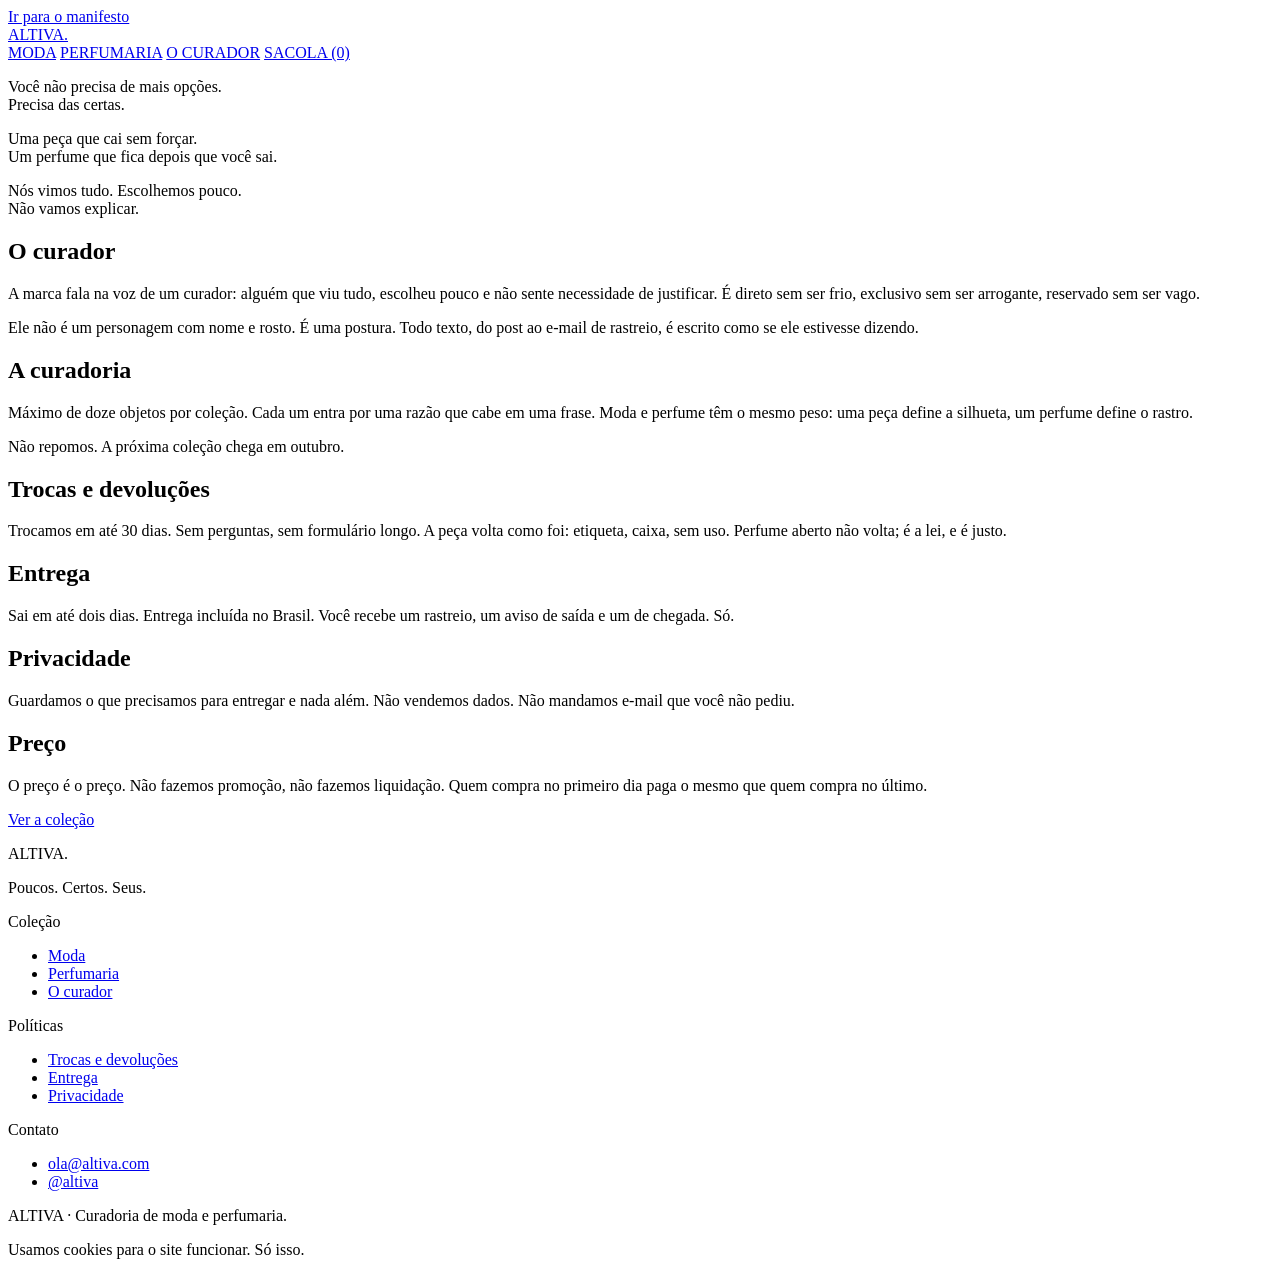
==== curador.html @ 0940382e "Add files via upload" ====
<!DOCTYPE html>
<html lang="pt-BR">
<head>
<meta charset="utf-8">
<meta name="viewport" content="width=device-width, initial-scale=1">
<title>O curador · ALTIVA.</title>
<meta name="description" content="A marca fala na voz de um curador: alguém que viu tudo, escolheu pouco e não sente necessidade de justificar.">
<meta name="theme-color" content="#0B0B0C">
<link rel="icon" href="assets/favicon.svg" type="image/svg+xml">
<link rel="preconnect" href="https://fonts.googleapis.com">
<link rel="preconnect" href="https://fonts.gstatic.com" crossorigin>
<link rel="stylesheet" href="assets/css/altiva.css">
</head>
<body class="noir">

<a class="pular" href="#manifesto">Ir para o manifesto</a>

<header class="cabecalho faixa">
  <div class="limite cabecalho__interno">
    <a class="marca" href="index.html">ALTIVA.</a>
    <nav class="nav" aria-label="Principal">
      <a class="nav__item" href="index.html#colecao">MODA</a>
      <a class="nav__item" href="index.html#colecao">PERFUMARIA</a>
      <a class="nav__item" href="curador.html" aria-current="page">O CURADOR</a>
      <a class="nav__item nav__sacola" href="index.html#colecao">SACOLA (0)</a>
    </nav>
  </div>
</header>

<main class="faixa">
  <div class="limite">

    <section class="manifesto" id="manifesto" aria-label="Manifesto">
      <p class="manifesto__verso">Você não precisa de mais opções.<br>Precisa das certas.</p>
      <p class="manifesto__verso">Uma peça que cai sem forçar.<br>Um perfume que fica depois que você sai.</p>
      <p class="manifesto__verso">Nós vimos tudo. Escolhemos pouco.<br>Não vamos explicar.</p>
    </section>

    <section class="duas" aria-labelledby="titulo-curador">
      <div>
        <h1 class="t2" id="titulo-curador">O curador</h1>
        <p class="corpo mt-3">
          A marca fala na voz de um curador: alguém que viu tudo, escolheu pouco e não sente
          necessidade de justificar. É direto sem ser frio, exclusivo sem ser arrogante,
          reservado sem ser vago.
        </p>
        <p class="corpo mt-3">
          Ele não é um personagem com nome e rosto. É uma postura. Todo texto, do post ao
          e-mail de rastreio, é escrito como se ele estivesse dizendo.
        </p>
      </div>
      <div>
        <h2 class="t2">A curadoria</h2>
        <p class="corpo mt-3">
          Máximo de doze objetos por coleção. Cada um entra por uma razão que cabe em uma frase.
          Moda e perfume têm o mesmo peso: uma peça define a silhueta, um perfume define o rastro.
        </p>
        <p class="corpo mt-3">
          Não repomos. A próxima coleção chega em outubro.
        </p>
      </div>
    </section>

    <section class="secao duas" id="politicas" aria-label="Políticas">
      <div>
        <h2 class="rotulo">Trocas e devoluções</h2>
        <p class="corpo mt-2">
          Trocamos em até 30 dias. Sem perguntas, sem formulário longo. A peça volta como foi:
          etiqueta, caixa, sem uso. Perfume aberto não volta; é a lei, e é justo.
        </p>

        <h2 class="rotulo mt-5">Entrega</h2>
        <p class="corpo mt-2">
          Sai em até dois dias. Entrega incluída no Brasil. Você recebe um rastreio, um aviso
          de saída e um de chegada. Só.
        </p>
      </div>
      <div>
        <h2 class="rotulo">Privacidade</h2>
        <p class="corpo mt-2">
          Guardamos o que precisamos para entregar e nada além. Não vendemos dados. Não mandamos
          e-mail que você não pediu.
        </p>

        <h2 class="rotulo mt-5">Preço</h2>
        <p class="corpo mt-2">
          O preço é o preço. Não fazemos promoção, não fazemos liquidação. Quem compra no
          primeiro dia paga o mesmo que quem compra no último.
        </p>
      </div>
    </section>

    <p class="mt-6"><a class="btn btn--secundario" href="index.html#colecao">Ver a coleção</a></p>

  </div>
</main>

<footer class="rodape faixa">
  <div class="limite">
    <div class="rodape__interno">

      <div>
        <p class="marca rodape__assinatura">ALTIVA.</p>
        <p class="rodape__slogan">Poucos. Certos. Seus.</p>
      </div>

      <div class="rodape__listas">
        <div>
          <p class="rotulo rodape__titulo">Coleção</p>
          <ul class="rodape__lista">
            <li><a class="rodape__link" href="index.html#colecao">Moda</a></li>
            <li><a class="rodape__link" href="index.html#colecao">Perfumaria</a></li>
            <li><a class="rodape__link" href="curador.html">O curador</a></li>
          </ul>
        </div>
        <div>
          <p class="rotulo rodape__titulo">Políticas</p>
          <ul class="rodape__lista">
            <li><a class="rodape__link" href="#politicas">Trocas e devoluções</a></li>
            <li><a class="rodape__link" href="#politicas">Entrega</a></li>
            <li><a class="rodape__link" href="#politicas">Privacidade</a></li>
          </ul>
        </div>
        <div>
          <p class="rotulo rodape__titulo">Contato</p>
          <ul class="rodape__lista">
            <li><a class="rodape__link" href="mailto:ola@altiva.com">ola@altiva.com</a></li>
            <li><a class="rodape__link" href="https://instagram.com/altiva" rel="noreferrer">@altiva</a></li>
          </ul>
        </div>
      </div>

    </div>

    <div class="rodape__legal">
      <p class="apoio">ALTIVA · Curadoria de moda e perfumaria.</p>
      <p class="apoio">Usamos cookies para o site funcionar. Só isso.</p>
    </div>
  </div>
</footer>

</body>
</html>
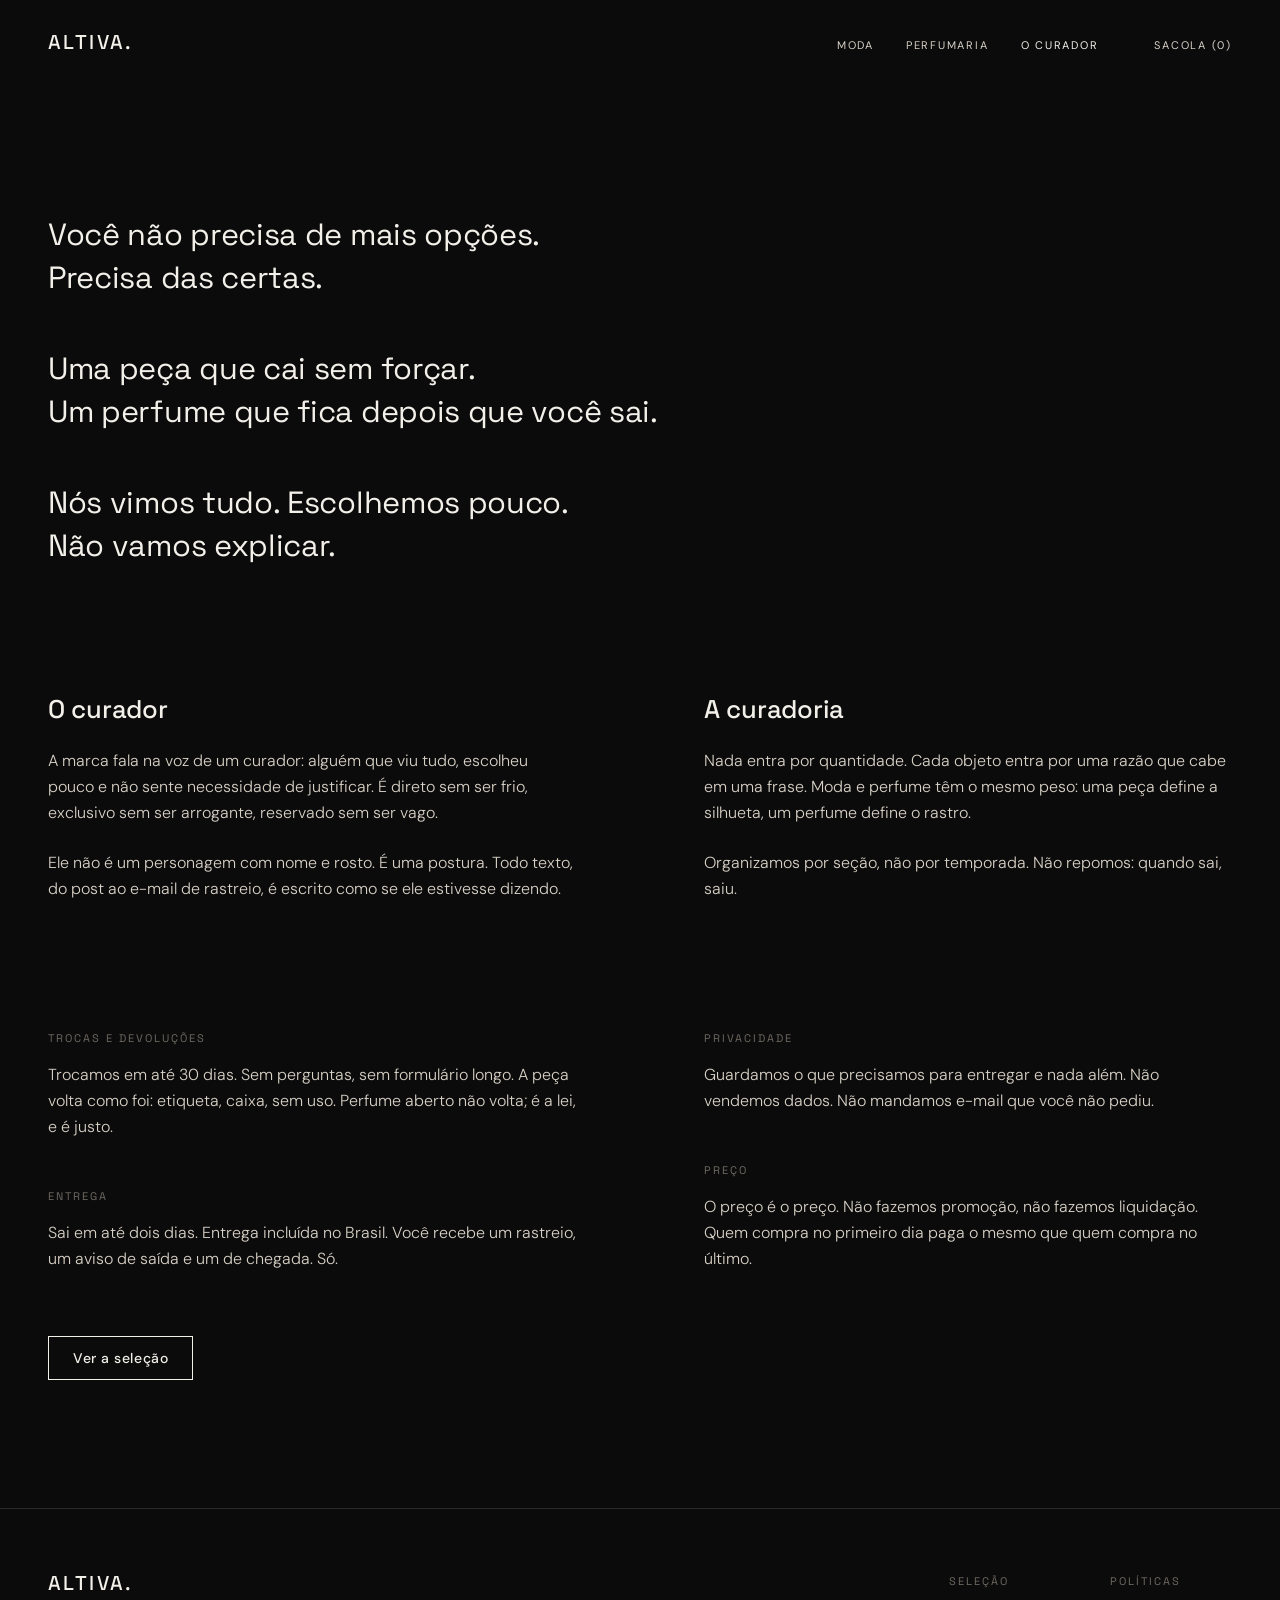
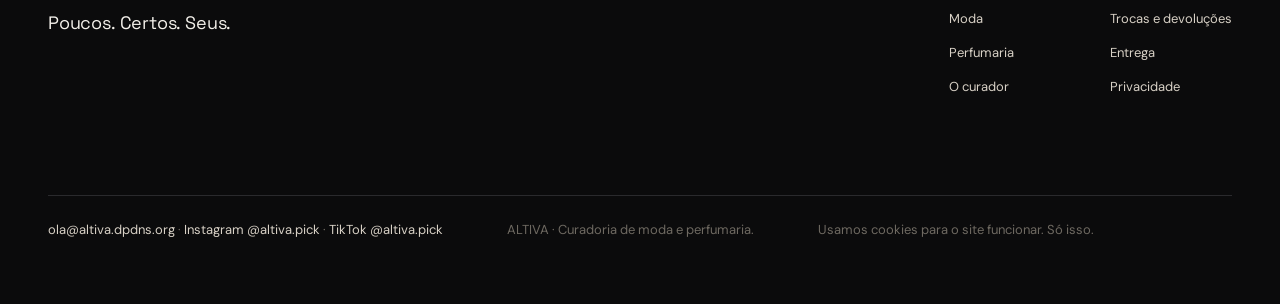
==== commit ebc14543: "Seções em vez de coleção; contato em linha no rodapé" ====
--- a/curador.html
+++ b/curador.html
@@ -19,10 +19,10 @@
   <div class="limite cabecalho__interno">
     <a class="marca" href="index.html">ALTIVA.</a>
     <nav class="nav" aria-label="Principal">
-      <a class="nav__item" href="index.html#colecao">MODA</a>
-      <a class="nav__item" href="index.html#colecao">PERFUMARIA</a>
+      <a class="nav__item" href="index.html#moda">MODA</a>
+      <a class="nav__item" href="index.html#perfumaria">PERFUMARIA</a>
       <a class="nav__item" href="curador.html" aria-current="page">O CURADOR</a>
-      <a class="nav__item nav__sacola" href="index.html#colecao">SACOLA (0)</a>
+      <a class="nav__item nav__sacola" href="index.html#selecao">SACOLA (0)</a>
     </nav>
   </div>
 </header>
@@ -52,11 +52,11 @@
       <div>
         <h2 class="t2">A curadoria</h2>
         <p class="corpo mt-3">
-          Máximo de doze objetos por coleção. Cada um entra por uma razão que cabe em uma frase.
+          Nada entra por quantidade. Cada objeto entra por uma razão que cabe em uma frase.
           Moda e perfume têm o mesmo peso: uma peça define a silhueta, um perfume define o rastro.
         </p>
         <p class="corpo mt-3">
-          Não repomos. A próxima coleção chega em outubro.
+          Organizamos por seção, não por temporada. Não repomos: quando sai, saiu.
         </p>
       </div>
     </section>
@@ -90,7 +90,7 @@
       </div>
     </section>
 
-    <p class="mt-6"><a class="btn btn--secundario" href="index.html#colecao">Ver a coleção</a></p>
+    <p class="mt-6"><a class="btn btn--secundario" href="index.html#selecao">Ver a seleção</a></p>
 
   </div>
 </main>
@@ -106,10 +106,10 @@
 
       <div class="rodape__listas">
         <div>
-          <p class="rotulo rodape__titulo">Coleção</p>
+          <p class="rotulo rodape__titulo">Seleção</p>
           <ul class="rodape__lista">
-            <li><a class="rodape__link" href="index.html#colecao">Moda</a></li>
-            <li><a class="rodape__link" href="index.html#colecao">Perfumaria</a></li>
+            <li><a class="rodape__link" href="index.html#moda">Moda</a></li>
+            <li><a class="rodape__link" href="index.html#perfumaria">Perfumaria</a></li>
             <li><a class="rodape__link" href="curador.html">O curador</a></li>
           </ul>
         </div>
@@ -121,18 +121,18 @@
             <li><a class="rodape__link" href="#politicas">Privacidade</a></li>
           </ul>
         </div>
-        <div>
-          <p class="rotulo rodape__titulo">Contato</p>
-          <ul class="rodape__lista">
-            <li><a class="rodape__link" href="mailto:ola@altiva.com">ola@altiva.com</a></li>
-            <li><a class="rodape__link" href="https://instagram.com/altiva" rel="noreferrer">@altiva</a></li>
-          </ul>
-        </div>
       </div>
 
     </div>
 
     <div class="rodape__legal">
+      <p class="apoio rodape__contato">
+        <a class="rodape__link" href="mailto:ola@altiva.dpdns.org">ola@altiva.dpdns.org</a>
+        <span class="rodape__sep" aria-hidden="true">·</span>
+        <a class="rodape__link" href="https://instagram.com/altiva.pick" rel="noreferrer">Instagram @altiva.pick</a>
+        <span class="rodape__sep" aria-hidden="true">·</span>
+        <a class="rodape__link" href="https://www.tiktok.com/@altiva.pick" rel="noreferrer">TikTok @altiva.pick</a>
+      </p>
       <p class="apoio">ALTIVA · Curadoria de moda e perfumaria.</p>
       <p class="apoio">Usamos cookies para o site funcionar. Só isso.</p>
     </div>
--- a/assets/css/altiva.css
+++ b/assets/css/altiva.css
@@ -0,0 +1,611 @@
+/* ================================================================
+   ALTIVA. — Sistema de interface
+   Baseado no Manual da Marca ALTIVA, versao 1.0, setembro 2026.
+   Sete cores. Duas fontes. Espaco vazio, linha de 1 px e o ponto.
+   ================================================================ */
+
+@import url('https://fonts.googleapis.com/css2?family=DM+Sans:opsz,wght@9..40,300;9..40,400;9..40,500&family=Space+Grotesk:wght@400;500&display=swap');
+
+/* ---------------------------------------------------------------
+   01 · Tokens
+   --------------------------------------------------------------- */
+:root{
+  /* Paleta. Nenhuma outra cor entra neste arquivo. */
+  --noir:#0B0B0C;
+  --bone:#F3F0EA;
+  --blanc:#FFFFFF;
+  --graphite:#2A2A2D;
+  --stone:#6E6961;
+  --sand:#D8D1C6;
+  --ambar:#A67052;
+
+  /* Tipografia */
+  --grotesk:"Space Grotesk","Helvetica Neue",Helvetica,Arial,sans-serif;
+  --sans:"DM Sans","Helvetica Neue",Helvetica,Arial,sans-serif;
+
+  /* Escala de espaco, base 8 */
+  --e1:8px; --e2:16px; --e3:24px; --e4:32px;
+  --e5:48px; --e6:64px; --e7:96px; --e8:128px;
+
+  /* Grid */
+  --margem:48px;
+  --calha:24px;
+  --secao:128px;
+  --limite:1440px;
+
+  /* Movimento: 300 ms, ease-out, deslocamento de 8 px. Nada mais. */
+  --transicao:300ms cubic-bezier(.22,.61,.36,1);
+
+  /* Papeis de superficie (modo unico: Bone) */
+  --fundo:var(--bone);
+  --texto:var(--graphite);
+  --titulo:var(--noir);
+  --apoio:var(--stone);
+  --linha:var(--sand);
+}
+
+@media (max-width:900px){
+  :root{ --margem:20px; --calha:16px; --secao:80px; }
+}
+
+/* Superficie de campanha. Usada em pecas institucionais, nunca alternada
+   automaticamente pelo sistema do usuario. */
+.noir{
+  --fundo:var(--noir);
+  --texto:var(--sand);
+  --titulo:var(--bone);
+  --apoio:var(--stone);
+  --linha:var(--graphite);
+}
+
+/* ---------------------------------------------------------------
+   02 · Base
+   --------------------------------------------------------------- */
+*,*::before,*::after{ box-sizing:border-box; }
+
+html{ -webkit-text-size-adjust:100%; scroll-behavior:smooth; }
+
+body{
+  margin:0;
+  background:var(--fundo);
+  color:var(--texto);
+  font-family:var(--sans);
+  font-weight:300;
+  font-size:16px;
+  line-height:26px;
+  -webkit-font-smoothing:antialiased;
+  -moz-osx-font-smoothing:grayscale;
+  font-variant-ligatures:none;
+}
+
+@media (max-width:900px){
+  body{ font-size:15px; line-height:24px; }
+}
+
+a{ color:inherit; }
+button{ font:inherit; color:inherit; }
+h1,h2,h3,p,figure,ul{ margin:0; padding:0; }
+ul{ list-style:none; }
+
+::selection{ background:var(--noir); color:var(--bone); }
+.noir ::selection{ background:var(--bone); color:var(--noir); }
+
+:focus-visible{ outline:1px solid var(--titulo); outline-offset:4px; }
+
+@media (prefers-reduced-motion:reduce){
+  html{ scroll-behavior:auto; }
+  *{ transition-duration:1ms !important; animation-duration:1ms !important; }
+}
+
+/* ---------------------------------------------------------------
+   03 · Estrutura
+   --------------------------------------------------------------- */
+.faixa{ padding-left:var(--margem); padding-right:var(--margem); }
+.limite{ max-width:var(--limite); margin-left:auto; margin-right:auto; }
+.secao{ padding-top:var(--secao); }
+.pular{
+  position:absolute; left:-9999px; top:0;
+  background:var(--noir); color:var(--bone);
+  padding:12px 16px; z-index:10;
+}
+.pular:focus{ left:var(--margem); top:var(--e2); }
+
+/* ---------------------------------------------------------------
+   04 · Tipografia
+   Uma so familia por bloco. Titulo em Grotesk, tudo abaixo em DM Sans.
+   --------------------------------------------------------------- */
+.display{
+  font-family:var(--grotesk);
+  font-weight:500;
+  font-size:clamp(48px,6.4vw,96px);
+  line-height:.92;
+  letter-spacing:-.02em;
+  color:var(--titulo);
+}
+
+.t1{
+  font-family:var(--grotesk);
+  font-weight:500;
+  font-size:clamp(32px,3.4vw,48px);
+  line-height:1.08;
+  letter-spacing:-.01em;
+  color:var(--titulo);
+}
+
+.t1--versal{
+  font-size:clamp(24px,2.7vw,40px);
+  letter-spacing:.02em;
+  line-height:1.2;
+}
+
+.t2{
+  font-family:var(--grotesk);
+  font-weight:500;
+  font-size:clamp(24px,2vw,28px);
+  line-height:1.14;
+  letter-spacing:-.01em;
+  color:var(--titulo);
+}
+
+.rotulo{
+  font-family:var(--grotesk);
+  font-weight:400;
+  font-size:11px;
+  line-height:16px;
+  letter-spacing:.18em;
+  text-transform:uppercase;
+  color:var(--apoio);
+}
+
+/* Ambar reservado a escassez real. Nunca em area grande, nunca em botao. */
+.rotulo--escassez{ color:var(--ambar); font-size:12px; }
+
+.corpo{
+  font-family:var(--sans);
+  font-weight:300;
+  max-width:64ch;
+}
+
+.apoio{
+  font-family:var(--sans);
+  font-weight:400;
+  font-size:13px;
+  line-height:20px;
+  color:var(--apoio);
+  max-width:64ch;
+}
+
+.preco{
+  font-family:var(--sans);
+  font-weight:500;
+  font-size:14px;
+  line-height:20px;
+  letter-spacing:.01em;
+  color:var(--titulo);
+  font-variant-numeric:tabular-nums;
+  font-feature-settings:"tnum" 1;
+}
+
+.italico{ font-style:italic; }
+
+/* ---------------------------------------------------------------
+   05 · Logotipo
+   Space Grotesk Medium, caixa-alta, tracking +12%, um ponto final.
+   Ponto em Noir ou Bone no uso corrente. Uma ocorrencia por superficie.
+   --------------------------------------------------------------- */
+.marca{
+  font-family:var(--grotesk);
+  font-weight:500;
+  font-size:20px;
+  line-height:1;
+  letter-spacing:.12em;
+  text-transform:uppercase;
+  color:var(--titulo);
+  text-decoration:none;
+  white-space:nowrap;
+  transition:color var(--transicao);
+}
+.marca:hover{ color:var(--graphite); }
+.noir .marca:hover{ color:var(--sand); }
+.marca--grande{ font-size:clamp(28px,3vw,40px); }
+
+/* ---------------------------------------------------------------
+   06 · Botoes
+   Retangular, raio zero, 44 px. Sem icone dentro do botao.
+   Nunca dois primarios na mesma tela.
+   --------------------------------------------------------------- */
+.btn{
+  display:inline-flex;
+  align-items:center;
+  justify-content:center;
+  height:44px;
+  padding:0 var(--e3);
+  border:1px solid transparent;
+  border-radius:0;
+  font-family:var(--sans);
+  font-weight:500;
+  font-size:14px;
+  line-height:20px;
+  letter-spacing:.04em;
+  text-decoration:none;
+  cursor:pointer;
+  transition:background-color var(--transicao), color var(--transicao), border-color var(--transicao);
+}
+
+.btn--primario{ background:var(--noir); color:var(--bone); }
+.btn--primario:hover{ background:var(--graphite); }
+.noir .btn--primario{ background:var(--bone); color:var(--noir); }
+.noir .btn--primario:hover{ background:var(--sand); }
+
+.btn--secundario{ background:transparent; color:var(--titulo); border-color:var(--titulo); }
+.btn--secundario:hover{ color:var(--graphite); border-color:var(--graphite); }
+
+.btn--largo{ width:100%; }
+
+/* Terciario: texto sublinhado, 1 px, cor do texto. */
+.link{
+  font-family:var(--sans);
+  font-weight:400;
+  font-size:14px;
+  line-height:20px;
+  color:var(--titulo);
+  text-decoration:underline;
+  text-decoration-thickness:1px;
+  text-underline-offset:4px;
+  transition:color var(--transicao);
+}
+.link:hover{ color:var(--graphite); }
+.noir .link:hover{ color:var(--sand); }
+
+/* ---------------------------------------------------------------
+   07 · Cabecalho
+   Transparente sobre o fundo da pagina. Sem borda, sem fundo.
+   --------------------------------------------------------------- */
+.cabecalho{
+  background:transparent;
+  border:0;
+  padding-top:var(--e4);
+  padding-bottom:var(--e4);
+}
+.cabecalho__interno{
+  display:flex;
+  align-items:baseline;
+  justify-content:space-between;
+  gap:var(--e4);
+}
+.nav{
+  display:flex;
+  align-items:baseline;
+  gap:var(--e4);
+}
+.nav__item{
+  font-family:var(--sans);
+  font-weight:400;
+  font-size:11px;
+  line-height:16px;
+  letter-spacing:.16em;
+  text-transform:uppercase;
+  color:var(--texto);
+  text-decoration:none;
+  transition:color var(--transicao);
+}
+.nav__item:hover,.nav__item[aria-current="page"]{ color:var(--titulo); }
+.nav__sacola{ margin-left:var(--e3); }
+
+@media (max-width:760px){
+  .cabecalho__interno{ flex-direction:column; align-items:flex-start; gap:var(--e3); }
+  .nav{ flex-wrap:wrap; gap:var(--e3); }
+  .nav__sacola{ margin-left:0; }
+}
+
+/* ---------------------------------------------------------------
+   08 · Hero
+   Metade texto, metade objeto. Um botao. Sem carrossel.
+   --------------------------------------------------------------- */
+.hero{
+  display:grid;
+  grid-template-columns:minmax(0,1fr) minmax(0,1fr);
+  align-items:stretch;
+  min-height:min(76vh,720px);
+}
+.hero__texto{
+  display:flex;
+  flex-direction:column;
+  justify-content:flex-end;
+  padding:var(--e7) var(--e6) var(--e7) var(--margem);
+}
+.hero__rotulo{ margin-bottom:var(--e3); }
+.hero__acao{
+  display:flex;
+  align-items:center;
+  gap:var(--e3);
+  margin-top:var(--e5);
+  flex-wrap:wrap;
+}
+.hero__objeto{
+  background:var(--blanc);
+  border-left:1px solid var(--linha);
+}
+
+@media (max-width:900px){
+  .hero{ grid-template-columns:1fr; min-height:0; }
+  .hero__texto{
+    order:2;
+    padding:var(--e5) var(--margem) 0;
+  }
+  .hero__objeto{
+    order:1;
+    aspect-ratio:4/3;
+    border-left:0;
+    border-bottom:1px solid var(--linha);
+  }
+  .hero__acao{ margin-top:var(--e4); }
+}
+
+/* ---------------------------------------------------------------
+   09 · Colecao
+   Tres colunas no desktop, doze cartoes, sem filtros visiveis.
+   --------------------------------------------------------------- */
+.colecao__cabecalho{
+  display:flex;
+  align-items:baseline;
+  justify-content:space-between;
+  gap:var(--e4);
+  padding-bottom:var(--e6);
+  flex-wrap:wrap;
+}
+.grade{
+  display:grid;
+  grid-template-columns:repeat(3,minmax(0,1fr));
+  column-gap:var(--calha);
+  row-gap:var(--e6);
+}
+@media (max-width:1024px){ .grade{ grid-template-columns:repeat(2,minmax(0,1fr)); } }
+@media (max-width:640px){ .grade{ grid-template-columns:1fr; row-gap:var(--e5); } }
+
+/* Cartao de produto. Foto 3:4 em Blanc, nome, uma linha tecnica, preco.
+   Sem estrelas, sem favoritar, sem selo. */
+.cartao{
+  display:block;
+  text-decoration:none;
+  color:inherit;
+}
+.cartao__foto{
+  aspect-ratio:3/4;
+  background:var(--blanc);
+  border:1px solid var(--linha);
+  transition:border-color var(--transicao);
+}
+.cartao__foto--noir{ background:var(--noir); border-color:var(--noir); }
+.cartao:hover .cartao__foto{ border-color:var(--graphite); }
+.cartao__nome{
+  font-family:var(--grotesk);
+  font-weight:500;
+  font-size:18px;
+  line-height:24px;
+  letter-spacing:-.01em;
+  color:var(--titulo);
+  margin-top:var(--e3);
+  transition:color var(--transicao);
+}
+.cartao:hover .cartao__nome{ color:var(--graphite); }
+.cartao__tecnica{ margin-top:var(--e1); }
+.cartao__preco{ margin-top:var(--e2); }
+
+/* ---------------------------------------------------------------
+   10 · Pagina de produto
+   Foto fixa a esquerda, texto rolavel a direita.
+   --------------------------------------------------------------- */
+.pdp{
+  display:grid;
+  grid-template-columns:minmax(0,1fr) minmax(0,1fr);
+  column-gap:var(--e8);
+  align-items:start;
+  padding-top:var(--e5);
+}
+.pdp__midia{
+  position:sticky;
+  top:var(--e5);
+}
+.pdp__foto{
+  aspect-ratio:3/4;
+  background:var(--blanc);
+  border:1px solid var(--linha);
+}
+.pdp__texto{ padding-bottom:var(--e6); }
+.pdp__rotulo{ margin-bottom:var(--e2); }
+.pdp__nome{ margin-bottom:var(--e3); }
+.pdp__curador{ margin-bottom:var(--e4); }
+.pdp__ficha{
+  border-top:1px solid var(--linha);
+  padding-top:var(--e3);
+  margin-top:var(--e4);
+}
+.pdp__ficha dl{ margin:0; }
+.pdp__linha{
+  display:grid;
+  grid-template-columns:140px minmax(0,1fr);
+  gap:var(--e3);
+  padding:var(--e1) 0;
+}
+.pdp__linha dt{
+  font-family:var(--grotesk);
+  font-weight:400;
+  font-size:11px;
+  line-height:20px;
+  letter-spacing:.18em;
+  text-transform:uppercase;
+  color:var(--apoio);
+}
+.pdp__linha dd{
+  margin:0;
+  font-family:var(--sans);
+  font-weight:400;
+  font-size:13px;
+  line-height:20px;
+  color:var(--texto);
+}
+.pdp__acao{ margin-top:var(--e5); }
+.pdp__botao{ margin-top:var(--e3); }
+.pdp__terciario{ margin-top:var(--e3); }
+.pdp__aviso{ margin-top:var(--e2); }
+
+/* Tamanhos: contorno de 1 px, raio zero, 44 px. Estado selecionado em Noir. */
+.tamanhos{
+  display:flex;
+  gap:var(--e1);
+  flex-wrap:wrap;
+  margin-top:var(--e2);
+}
+.tamanho{ position:relative; }
+.tamanho input{
+  position:absolute;
+  inset:0;
+  opacity:0;
+  margin:0;
+  cursor:pointer;
+}
+.tamanho span{
+  display:flex;
+  align-items:center;
+  justify-content:center;
+  min-width:44px;
+  height:44px;
+  padding:0 var(--e2);
+  border:1px solid var(--linha);
+  font-family:var(--sans);
+  font-weight:500;
+  font-size:14px;
+  line-height:20px;
+  letter-spacing:.04em;
+  color:var(--titulo);
+  transition:border-color var(--transicao), background-color var(--transicao), color var(--transicao);
+}
+.tamanho input:hover + span{ border-color:var(--titulo); }
+.tamanho input:focus-visible + span{ outline:1px solid var(--titulo); outline-offset:4px; }
+.tamanho input:checked + span{
+  background:var(--noir);
+  border-color:var(--noir);
+  color:var(--bone);
+}
+.tamanho input:disabled + span{
+  color:var(--sand);
+  border-color:var(--linha);
+  cursor:default;
+}
+.tamanho input:disabled{ cursor:default; }
+
+/* Fotos adicionais: aparecem ao rolar, uma por vez. */
+.pdp__extras{ padding-top:var(--secao); }
+.extra{
+  max-width:720px;
+  margin:0 0 var(--e6);
+  aspect-ratio:3/4;
+  background:var(--blanc);
+  border:1px solid var(--linha);
+}
+.extra--noir{ background:var(--noir); border-color:var(--noir); }
+.extra:last-child{ margin-bottom:0; }
+
+@media (max-width:900px){
+  .pdp{ grid-template-columns:1fr; row-gap:var(--e5); padding-top:var(--e3); }
+  .pdp__midia{ position:static; }
+  .pdp__texto{ padding-bottom:var(--e5); }
+}
+
+/* ---------------------------------------------------------------
+   11 · Manifesto (superficie de campanha)
+   --------------------------------------------------------------- */
+.manifesto{ padding-top:var(--secao); padding-bottom:var(--secao); }
+.manifesto__verso{
+  font-family:var(--grotesk);
+  font-weight:400;
+  font-size:clamp(22px,2.4vw,32px);
+  line-height:1.4;
+  letter-spacing:-.01em;
+  color:var(--titulo);
+  max-width:46ch;
+}
+.manifesto__verso + .manifesto__verso{ margin-top:var(--e5); }
+.duas{
+  display:grid;
+  grid-template-columns:repeat(2,minmax(0,1fr));
+  column-gap:var(--e8);
+  row-gap:var(--e5);
+}
+@media (max-width:900px){ .duas{ grid-template-columns:1fr; column-gap:0; } }
+
+/* ---------------------------------------------------------------
+   12 · Rodape
+   Linha fina de 1 px. Fecha a experiencia com a assinatura.
+   --------------------------------------------------------------- */
+.rodape{
+  margin-top:var(--secao);
+  border-top:1px solid var(--linha);
+  padding-top:var(--e6);
+  padding-bottom:var(--e6);
+}
+.rodape__interno{
+  display:grid;
+  grid-template-columns:minmax(0,1fr) auto;
+  gap:var(--e6);
+  align-items:start;
+}
+.rodape__assinatura{ font-family:var(--grotesk); }
+.rodape__slogan{
+  font-family:var(--grotesk);
+  font-weight:400;
+  font-size:18px;
+  line-height:28px;
+  letter-spacing:-.01em;
+  color:var(--titulo);
+  margin-top:var(--e2);
+}
+.rodape__listas{
+  display:flex;
+  gap:var(--e7);
+  flex-wrap:wrap;
+}
+.rodape__lista li + li{ margin-top:var(--e1); }
+.rodape__titulo{ margin-bottom:var(--e2); }
+.rodape__link{
+  font-family:var(--sans);
+  font-weight:400;
+  font-size:13px;
+  line-height:20px;
+  color:var(--texto);
+  text-decoration:none;
+  transition:color var(--transicao);
+}
+.rodape__link:hover{ color:var(--titulo); text-decoration:underline; text-decoration-thickness:1px; text-underline-offset:4px; }
+.rodape__legal{
+  margin-top:var(--e7);
+  padding-top:var(--e3);
+  border-top:1px solid var(--linha);
+  display:flex;
+  gap:var(--e3) var(--e6);
+  flex-wrap:wrap;
+}
+
+@media (max-width:900px){
+  .rodape__interno{ grid-template-columns:1fr; gap:var(--e5); }
+  .rodape__listas{ gap:var(--e5); }
+  .rodape__legal{ margin-top:var(--e5); }
+}
+
+/* ---------------------------------------------------------------
+   13 · Utilitarios
+   --------------------------------------------------------------- */
+.mt-1{ margin-top:var(--e1); }
+.mt-2{ margin-top:var(--e2); }
+.mt-3{ margin-top:var(--e3); }
+.mt-4{ margin-top:var(--e4); }
+.mt-5{ margin-top:var(--e5); }
+.mt-6{ margin-top:var(--e6); }
+.oculto{
+  position:absolute;
+  width:1px;height:1px;
+  overflow:hidden;
+  clip:rect(0 0 0 0);
+  white-space:nowrap;
+}
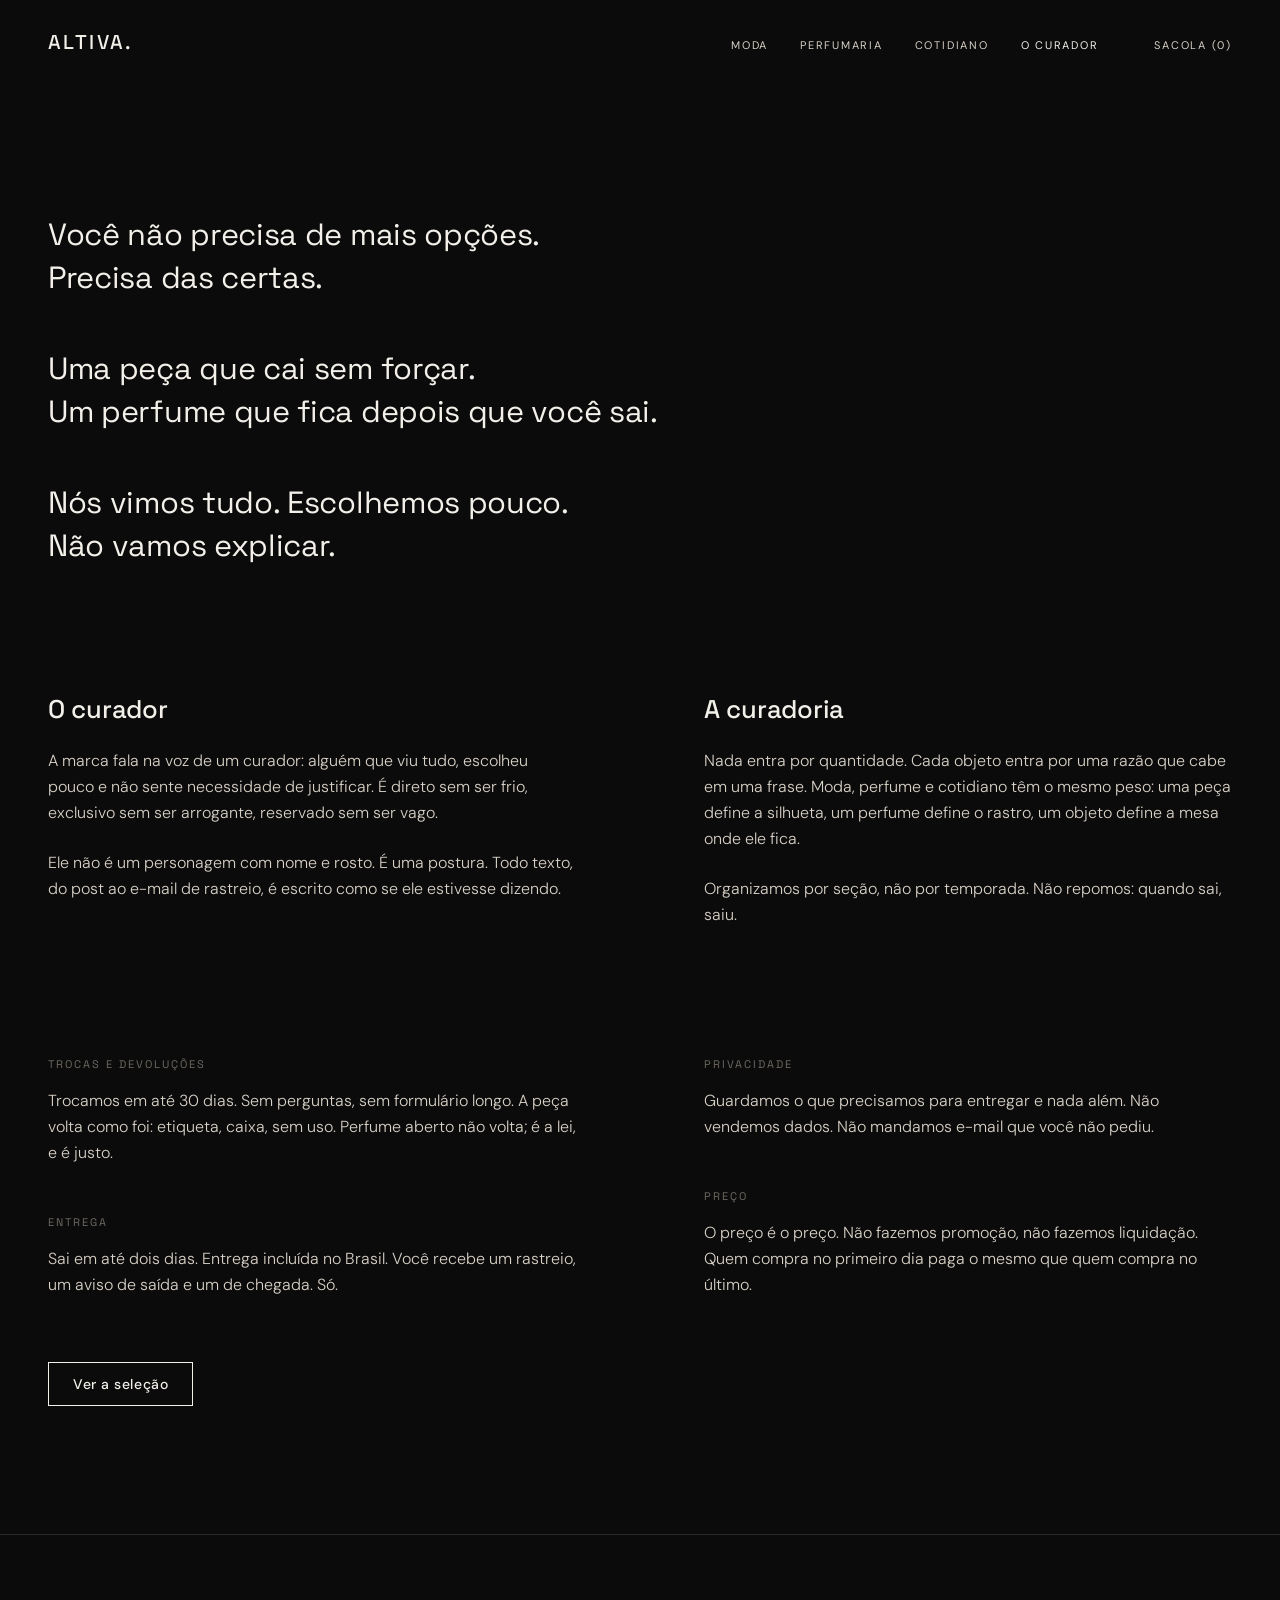
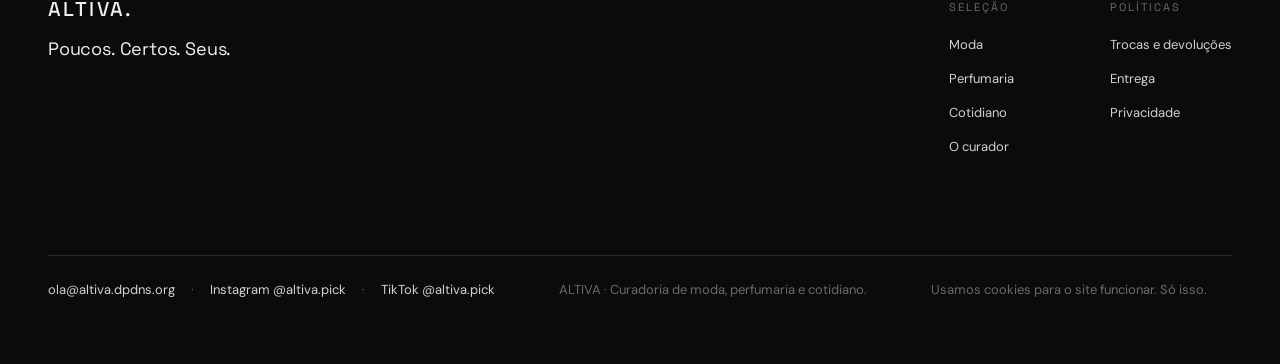
==== commit 59601ff0: "Nova secao Cotidiano: Moda, Perfumaria e Cotidiano" ====
--- a/curador.html
+++ b/curador.html
@@ -21,6 +21,7 @@
     <nav class="nav" aria-label="Principal">
       <a class="nav__item" href="index.html#moda">MODA</a>
       <a class="nav__item" href="index.html#perfumaria">PERFUMARIA</a>
+      <a class="nav__item" href="index.html#cotidiano">COTIDIANO</a>
       <a class="nav__item" href="curador.html" aria-current="page">O CURADOR</a>
       <a class="nav__item nav__sacola" href="index.html#selecao">SACOLA (0)</a>
     </nav>
@@ -53,7 +54,7 @@
         <h2 class="t2">A curadoria</h2>
         <p class="corpo mt-3">
           Nada entra por quantidade. Cada objeto entra por uma razão que cabe em uma frase.
-          Moda e perfume têm o mesmo peso: uma peça define a silhueta, um perfume define o rastro.
+          Moda, perfume e cotidiano têm o mesmo peso: uma peça define a silhueta, um perfume define o rastro, um objeto define a mesa onde ele fica.
         </p>
         <p class="corpo mt-3">
           Organizamos por seção, não por temporada. Não repomos: quando sai, saiu.
@@ -110,6 +111,7 @@
           <ul class="rodape__lista">
             <li><a class="rodape__link" href="index.html#moda">Moda</a></li>
             <li><a class="rodape__link" href="index.html#perfumaria">Perfumaria</a></li>
+            <li><a class="rodape__link" href="index.html#cotidiano">Cotidiano</a></li>
             <li><a class="rodape__link" href="curador.html">O curador</a></li>
           </ul>
         </div>
@@ -133,7 +135,7 @@
         <span class="rodape__sep" aria-hidden="true">·</span>
         <a class="rodape__link" href="https://www.tiktok.com/@altiva.pick" rel="noreferrer">TikTok @altiva.pick</a>
       </p>
-      <p class="apoio">ALTIVA · Curadoria de moda e perfumaria.</p>
+      <p class="apoio">ALTIVA · Curadoria de moda, perfumaria e cotidiano.</p>
       <p class="apoio">Usamos cookies para o site funcionar. Só isso.</p>
     </div>
   </div>
--- a/assets/css/altiva.css
+++ b/assets/css/altiva.css
@@ -343,10 +343,11 @@
 }
 
 /* ---------------------------------------------------------------
-   09 · Colecao
-   Tres colunas no desktop, doze cartoes, sem filtros visiveis.
-   --------------------------------------------------------------- */
-.colecao__cabecalho{
+   09 · Selecao
+   Secoes nomeadas, tres colunas no desktop, sem filtros visiveis.
+   --------------------------------------------------------------- */
+.secao__grupo + .secao__grupo{ margin-top:var(--secao); }
+.selecao__cabecalho{
   display:flex;
   align-items:baseline;
   justify-content:space-between;
@@ -578,6 +579,13 @@
   transition:color var(--transicao);
 }
 .rodape__link:hover{ color:var(--titulo); text-decoration:underline; text-decoration-thickness:1px; text-underline-offset:4px; }
+.rodape__contato{
+  display:flex;
+  gap:var(--e2);
+  flex-wrap:wrap;
+  align-items:baseline;
+}
+.rodape__sep{ color:var(--stone); }
 .rodape__legal{
   margin-top:var(--e7);
   padding-top:var(--e3);
@@ -590,7 +598,14 @@
 @media (max-width:900px){
   .rodape__interno{ grid-template-columns:1fr; gap:var(--e5); }
   .rodape__listas{ gap:var(--e5); }
-  .rodape__legal{ margin-top:var(--e5); }
+  .rodape__contato{
+  display:flex;
+  gap:var(--e2);
+  flex-wrap:wrap;
+  align-items:baseline;
+}
+.rodape__sep{ color:var(--stone); }
+.rodape__legal{ margin-top:var(--e5); }
 }
 
 /* ---------------------------------------------------------------
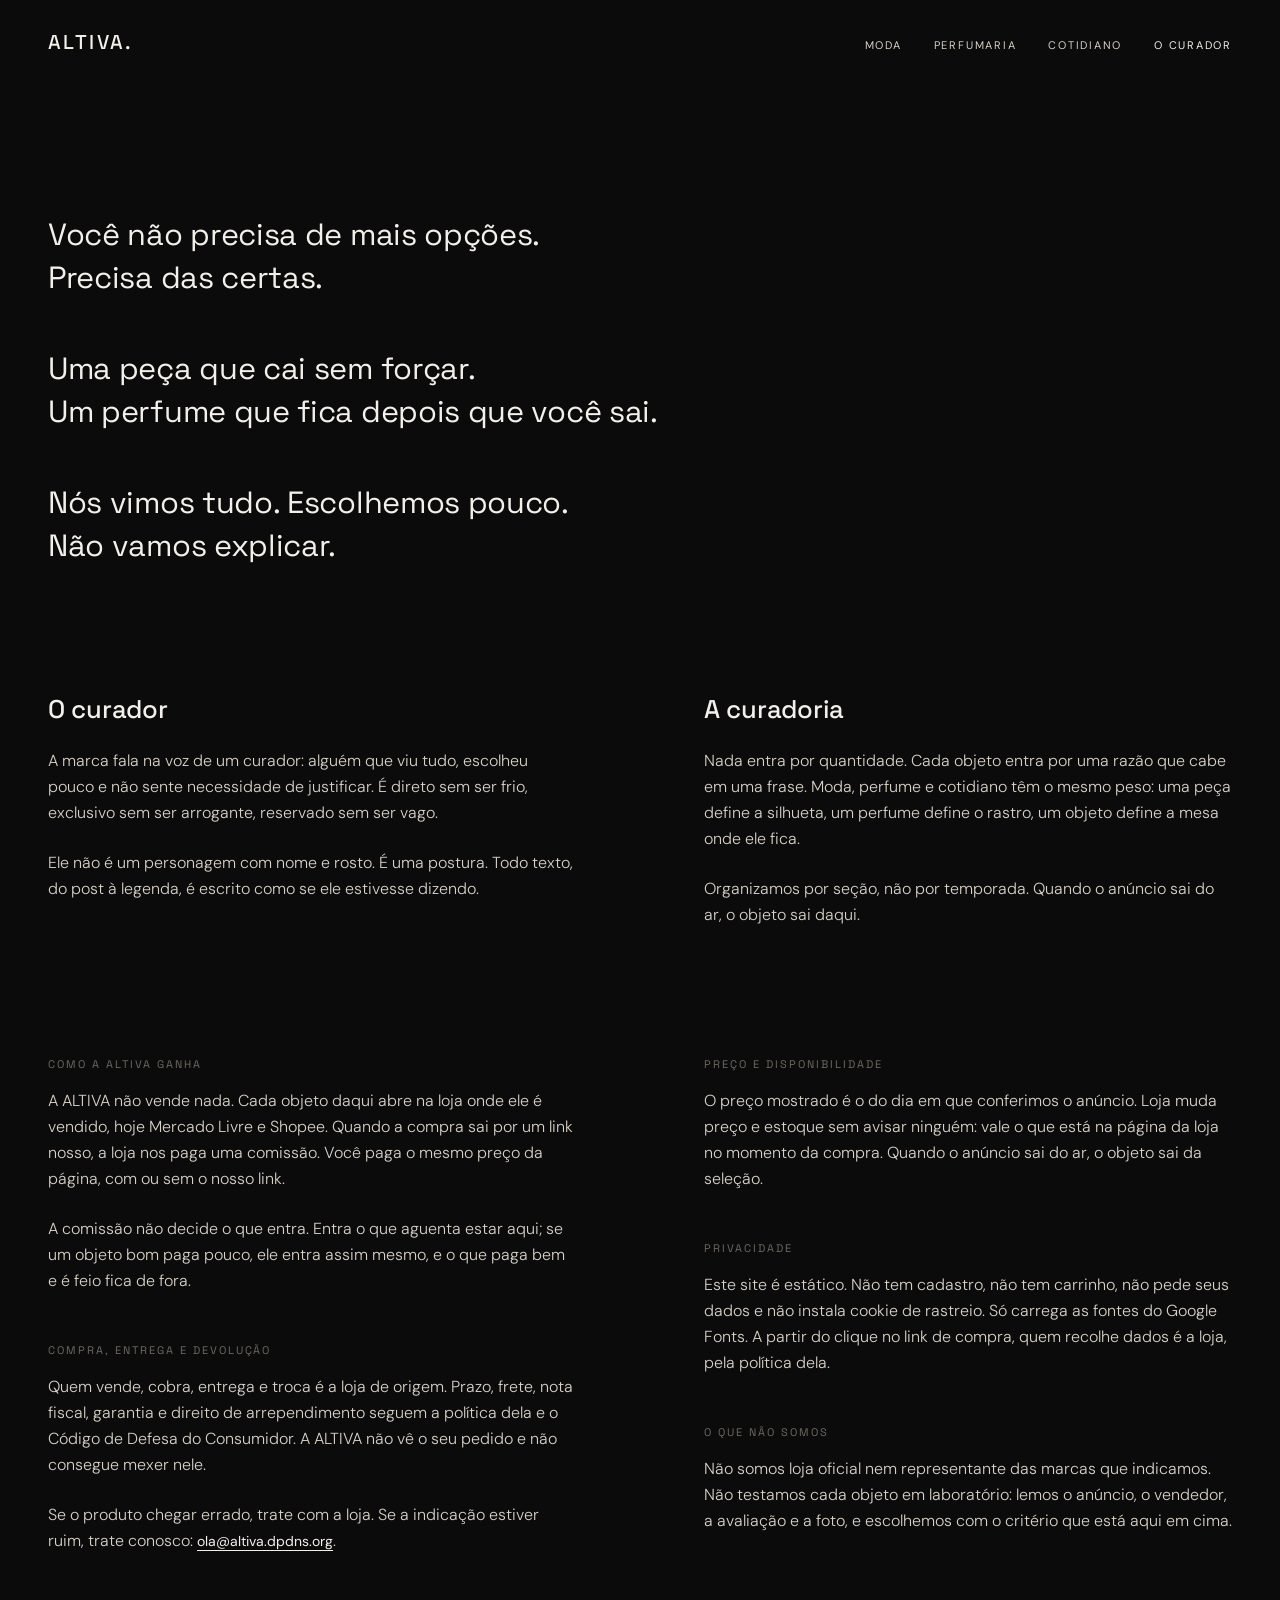
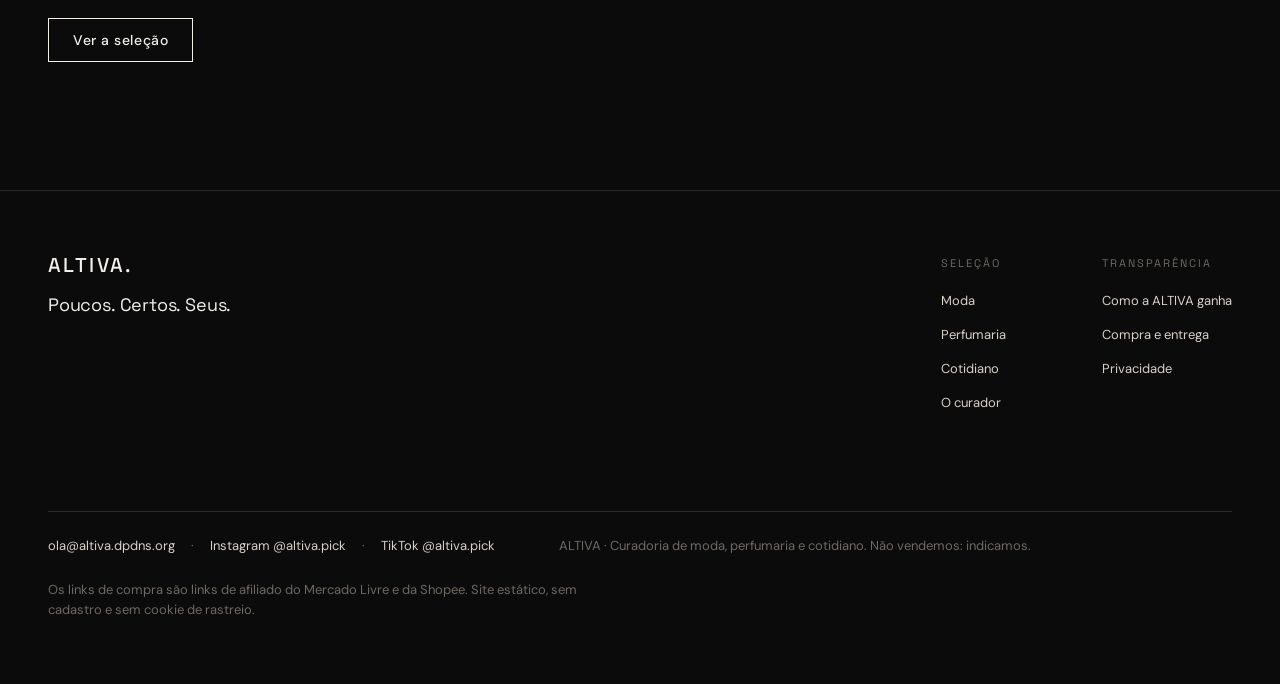
==== commit cac6269f: "Site de afiliado, nao de loja: vitrine no hero, fora a sacola, politicas reescritas" ====
--- a/curador.html
+++ b/curador.html
@@ -23,7 +23,6 @@
       <a class="nav__item" href="index.html#perfumaria">PERFUMARIA</a>
       <a class="nav__item" href="index.html#cotidiano">COTIDIANO</a>
       <a class="nav__item" href="curador.html" aria-current="page">O CURADOR</a>
-      <a class="nav__item nav__sacola" href="index.html#selecao">SACOLA (0)</a>
     </nav>
   </div>
 </header>
@@ -46,8 +45,8 @@
           reservado sem ser vago.
         </p>
         <p class="corpo mt-3">
-          Ele não é um personagem com nome e rosto. É uma postura. Todo texto, do post ao
-          e-mail de rastreio, é escrito como se ele estivesse dizendo.
+          Ele não é um personagem com nome e rosto. É uma postura. Todo texto, do post à
+          legenda, é escrito como se ele estivesse dizendo.
         </p>
       </div>
       <div>
@@ -57,36 +56,55 @@
           Moda, perfume e cotidiano têm o mesmo peso: uma peça define a silhueta, um perfume define o rastro, um objeto define a mesa onde ele fica.
         </p>
         <p class="corpo mt-3">
-          Organizamos por seção, não por temporada. Não repomos: quando sai, saiu.
+          Organizamos por seção, não por temporada. Quando o anúncio sai do ar, o objeto sai daqui.
         </p>
       </div>
     </section>
 
-    <section class="secao duas" id="politicas" aria-label="Políticas">
+    <section class="secao duas" id="politicas" aria-label="Transparência">
       <div>
-        <h2 class="rotulo">Trocas e devoluções</h2>
+        <h2 class="rotulo">Como a ALTIVA ganha</h2>
         <p class="corpo mt-2">
-          Trocamos em até 30 dias. Sem perguntas, sem formulário longo. A peça volta como foi:
-          etiqueta, caixa, sem uso. Perfume aberto não volta; é a lei, e é justo.
+          A ALTIVA não vende nada. Cada objeto daqui abre na loja onde ele é vendido,
+          hoje Mercado Livre e Shopee. Quando a compra sai por um link nosso, a loja nos
+          paga uma comissão. Você paga o mesmo preço da página, com ou sem o nosso link.
+        </p>
+        <p class="corpo mt-3">
+          A comissão não decide o que entra. Entra o que aguenta estar aqui; se um objeto
+          bom paga pouco, ele entra assim mesmo, e o que paga bem e é feio fica de fora.
         </p>
 
-        <h2 class="rotulo mt-5">Entrega</h2>
+        <h2 class="rotulo mt-5">Compra, entrega e devolução</h2>
         <p class="corpo mt-2">
-          Sai em até dois dias. Entrega incluída no Brasil. Você recebe um rastreio, um aviso
-          de saída e um de chegada. Só.
+          Quem vende, cobra, entrega e troca é a loja de origem. Prazo, frete, nota fiscal,
+          garantia e direito de arrependimento seguem a política dela e o Código de Defesa
+          do Consumidor. A ALTIVA não vê o seu pedido e não consegue mexer nele.
+        </p>
+        <p class="corpo mt-3">
+          Se o produto chegar errado, trate com a loja. Se a indicação estiver ruim,
+          trate conosco: <a class="link" href="mailto:ola@altiva.dpdns.org">ola@altiva.dpdns.org</a>.
         </p>
       </div>
       <div>
-        <h2 class="rotulo">Privacidade</h2>
+        <h2 class="rotulo">Preço e disponibilidade</h2>
         <p class="corpo mt-2">
-          Guardamos o que precisamos para entregar e nada além. Não vendemos dados. Não mandamos
-          e-mail que você não pediu.
+          O preço mostrado é o do dia em que conferimos o anúncio. Loja muda preço e estoque
+          sem avisar ninguém: vale o que está na página da loja no momento da compra.
+          Quando o anúncio sai do ar, o objeto sai da seleção.
         </p>
 
-        <h2 class="rotulo mt-5">Preço</h2>
+        <h2 class="rotulo mt-5">Privacidade</h2>
         <p class="corpo mt-2">
-          O preço é o preço. Não fazemos promoção, não fazemos liquidação. Quem compra no
-          primeiro dia paga o mesmo que quem compra no último.
+          Este site é estático. Não tem cadastro, não tem carrinho, não pede seus dados e
+          não instala cookie de rastreio. Só carrega as fontes do Google Fonts. A partir do
+          clique no link de compra, quem recolhe dados é a loja, pela política dela.
+        </p>
+
+        <h2 class="rotulo mt-5">O que não somos</h2>
+        <p class="corpo mt-2">
+          Não somos loja oficial nem representante das marcas que indicamos. Não testamos
+          cada objeto em laboratório: lemos o anúncio, o vendedor, a avaliação e a foto,
+          e escolhemos com o critério que está aqui em cima.
         </p>
       </div>
     </section>
@@ -116,11 +134,11 @@
           </ul>
         </div>
         <div>
-          <p class="rotulo rodape__titulo">Políticas</p>
+          <p class="rotulo rodape__titulo">Transpar&ecirc;ncia</p>
           <ul class="rodape__lista">
-            <li><a class="rodape__link" href="#politicas">Trocas e devoluções</a></li>
-            <li><a class="rodape__link" href="#politicas">Entrega</a></li>
-            <li><a class="rodape__link" href="#politicas">Privacidade</a></li>
+            <li><a class="rodape__link" href="curador.html#politicas">Como a ALTIVA ganha</a></li>
+            <li><a class="rodape__link" href="curador.html#politicas">Compra e entrega</a></li>
+            <li><a class="rodape__link" href="curador.html#politicas">Privacidade</a></li>
           </ul>
         </div>
       </div>
@@ -135,8 +153,8 @@
         <span class="rodape__sep" aria-hidden="true">·</span>
         <a class="rodape__link" href="https://www.tiktok.com/@altiva.pick" rel="noreferrer">TikTok @altiva.pick</a>
       </p>
-      <p class="apoio">ALTIVA · Curadoria de moda, perfumaria e cotidiano.</p>
-      <p class="apoio">Usamos cookies para o site funcionar. Só isso.</p>
+      <p class="apoio">ALTIVA &middot; Curadoria de moda, perfumaria e cotidiano. N&atilde;o vendemos: indicamos.</p>
+      <p class="apoio">Os links de compra s&atilde;o links de afiliado do Mercado Livre e da Shopee. Site est&aacute;tico, sem cadastro e sem cookie de rastreio.</p>
     </div>
   </div>
 </footer>
--- a/assets/css/altiva.css
+++ b/assets/css/altiva.css
@@ -579,6 +579,17 @@
   transition:color var(--transicao);
 }
 .rodape__link:hover{ color:var(--titulo); text-decoration:underline; text-decoration-thickness:1px; text-underline-offset:4px; }
+/* Foto do produto: contida no quadro Blanc 3:4, sem cortar. */
+.cartao__foto{ display:flex; align-items:center; justify-content:center; overflow:hidden; }
+.cartao__img{
+  width:100%; height:100%; object-fit:contain; display:block;
+  transition:transform var(--transicao);
+}
+.cartao:hover .cartao__img{ transform:scale(1.02); }
+.cartao__de{
+  text-decoration:line-through; color:var(--stone); margin-top:2px;
+}
+
 .rodape__contato{
   display:flex;
   gap:var(--e2);
@@ -624,3 +635,14 @@
   clip:rect(0 0 0 0);
   white-space:nowrap;
 }
+
+/* Nota do curador no cartao. Uma frase, duas linhas no maximo. */
+.cartao__razao{
+  font-family:var(--sans);
+  font-weight:300;
+  font-size:14px;
+  line-height:20px;
+  color:var(--apoio);
+  margin-top:var(--e2);
+  max-width:34ch;
+}
